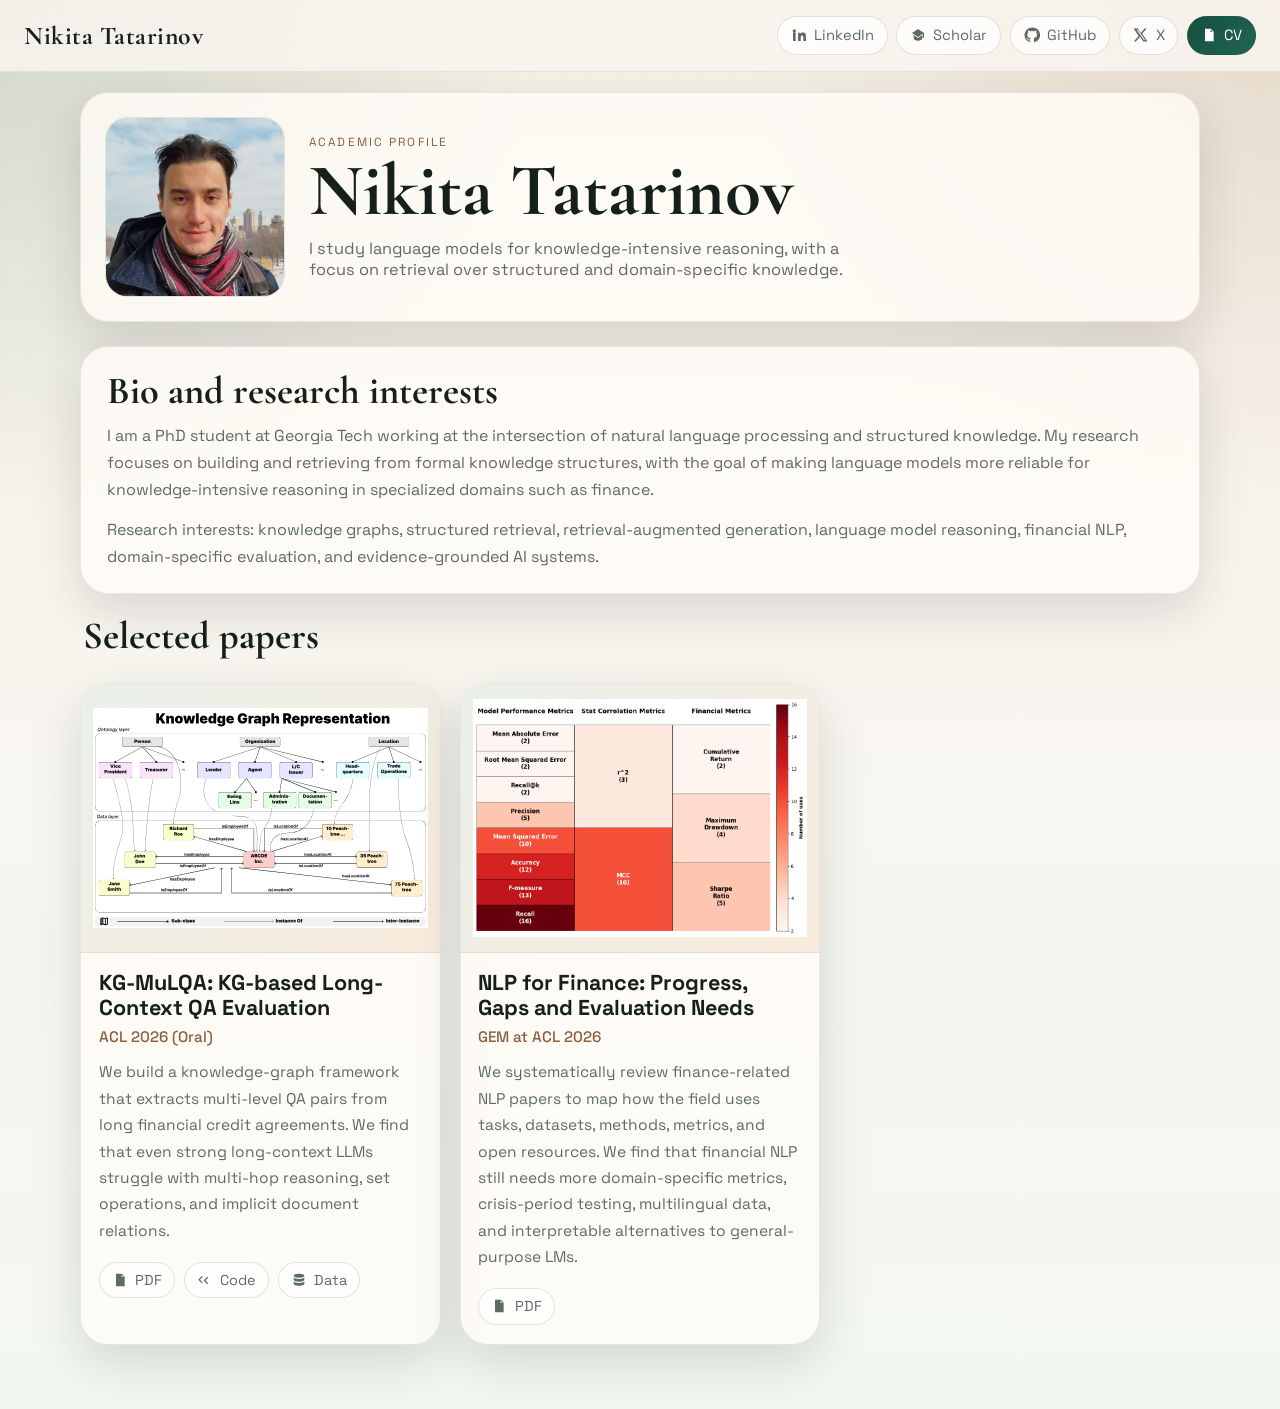
==== index.html @ f9107f23 "Everything but CV is ready." ====
<!doctype html>
<html lang="en">
  <head>
    <meta charset="utf-8" />
    <meta name="viewport" content="width=device-width, initial-scale=1" />
    <title>Nikita Tatarinov | Personal Website</title>
    <meta
      name="description"
      content="Personal professional website with profile, bio, research interests, and papers."
    />
    <!-- Open Graph tags for social sharing -->
    <meta property="og:title" content="Nikita Tatarinov | Personal Website" />
    <meta
      property="og:description"
      content="Personal professional website with profile, bio, research interests, and papers."
    />
    <meta property="og:type" content="website" />
    <meta property="og:image" content="assets/portrait_cropped.jpg" />
    <!-- Canonical URL - update to your actual deployed URL -->
    <meta
      name="canonical"
      content="https://your-username.github.io/personal_website/"
    />
    <link rel="preconnect" href="https://fonts.googleapis.com" />
    <link rel="preconnect" href="https://fonts.gstatic.com" crossorigin />
    <link
      href="https://fonts.googleapis.com/css2?family=Cormorant+Garamond:wght@600;700&family=Space+Grotesk:wght@400;500;700&display=swap"
      rel="stylesheet"
    />
    <link rel="stylesheet" href="styles.css" />
  </head>
  <body>
    <header class="site-header">
      <a class="brand" href="#top">Nikita Tatarinov</a>

      <nav class="social-nav" aria-label="External links">
        <a class="icon-button" href="https://www.linkedin.com/in/ntatarinov/" target="_blank" rel="noreferrer" aria-label="LinkedIn">
          <svg viewBox="0 0 24 24" aria-hidden="true"><path d="M4.98 3.5a2.48 2.48 0 1 0 0 4.96 2.48 2.48 0 0 0 0-4.96ZM3 8.75h3.96V21H3V8.75Zm7.04 0h3.8v1.68h.05c.53-1 1.83-2.05 3.77-2.05 4.03 0 4.78 2.65 4.78 6.1V21h-3.96v-5.46c0-1.3-.02-2.97-1.8-2.97-1.8 0-2.07 1.4-2.07 2.88V21h-3.97V8.75Z"/></svg>
          <span>LinkedIn</span>
        </a>
        <a class="icon-button" href="https://scholar.google.com/citations?user=iLUID6YAAAAJ&hl=ens" target="_blank" rel="noreferrer" aria-label="Google Scholar">
          <svg viewBox="0 0 24 24" aria-hidden="true"><path d="M12 3 3 9l9 6 7.2-4.8V16h1.8V9L12 3Zm0 13.5L5.5 12V17c0 1.9 2.9 3.5 6.5 3.5s6.5-1.6 6.5-3.5v-5L12 16.5Z"/></svg>
          <span>Scholar</span>
        </a>
        <a class="icon-button" href="https://github.com/Nikita-A-Tatarinov" target="_blank" rel="noreferrer" aria-label="GitHub">
          <svg viewBox="0 0 24 24" aria-hidden="true"><path d="M12 .75a11.25 11.25 0 0 0-3.56 21.92c.56.1.77-.24.77-.54v-2.02c-3.14.68-3.8-1.33-3.8-1.33-.52-1.33-1.28-1.7-1.28-1.7-1.05-.72.08-.71.08-.71 1.16.08 1.77 1.2 1.77 1.2 1.03 1.77 2.7 1.26 3.36.97.1-.74.4-1.26.73-1.55-2.5-.29-5.12-1.25-5.12-5.56 0-1.23.44-2.24 1.17-3.03-.12-.29-.51-1.45.11-3.02 0 0 .95-.31 3.12 1.16a10.84 10.84 0 0 1 5.68 0c2.17-1.47 3.12-1.16 3.12-1.16.62 1.57.23 2.73.11 3.02.73.79 1.17 1.8 1.17 3.03 0 4.32-2.63 5.27-5.14 5.55.41.36.77 1.06.77 2.14v3.17c0 .31.2.65.78.54A11.25 11.25 0 0 0 12 .75Z"/></svg>
          <span>GitHub</span>
        </a>
        <a class="icon-button" href="https://x.com/Nik_A_Tatarinov" target="_blank" rel="noreferrer" aria-label="X">
          <svg viewBox="0 0 24 24" aria-hidden="true"><path d="m18.9 2.25h3.1l-6.78 7.76 7.98 11.74h-6.25l-4.91-7.2-6.29 7.2H2.65l7.31-8.37L2.31 2.25h6.41l4.45 6.57 5.73-6.57Zm-1.09 17.42h1.72L8.77 4.02H6.93l10.88 15.65Z"/></svg>
          <span>X</span>
        </a>
        <a class="icon-button primary" href="assets/cv-placeholder.pdf" target="_blank" rel="noreferrer" aria-label="CV">
          <svg viewBox="0 0 24 24" aria-hidden="true"><path d="M6 2.75h8.5L19 7.25V21.25H6V2.75Zm8.25 1.8V7.5h2.95l-2.95-2.95ZM8.5 11.5h7v1.8h-7v-1.8Zm0 3.95h7v1.8h-7v-1.8Zm0-7.9h3.9v1.8H8.5V7.55Z"/></svg>
          <span>CV</span>
        </a>
      </nav>
    </header>

    <main id="top" class="page-shell">
      <section class="hero panel">
        <img
          class="portrait"
          src="assets/portrait_cropped.jpg"
          alt="Portrait placeholder"
        />

        <div class="hero-copy">
          <p class="eyebrow">Academic profile</p>
          <h1>Nikita Tatarinov</h1>
          <p class="subtitle">I study language models for knowledge-intensive reasoning, with a focus on retrieval over structured and domain-specific knowledge.</p>
        </div>
      </section>

      <section class="panel bio-section" aria-labelledby="bio-heading">
        <h2 id="bio-heading">Bio and research interests</h2>
        <p>
          I am a PhD student at Georgia Tech working at the intersection of natural language processing and structured knowledge. My research focuses on building and retrieving from formal knowledge structures, with the goal of making language models more reliable for knowledge-intensive reasoning in specialized domains such as finance.
        </p>
        <p>
          Research interests: knowledge graphs, structured retrieval, retrieval-augmented generation, language model reasoning, financial NLP, domain-specific evaluation, and evidence-grounded AI systems.
        </p>
      </section>

      <section class="papers-section" aria-labelledby="papers-heading">
        <div class="section-head">
          <h2 id="papers-heading">Selected papers</h2>
        </div>

        <div class="papers-grid">
          <article class="paper-card panel">
            <img
              class="paper-image"
              src="assets/KG-MuLQA.svg"
              alt="Paper placeholder image"
            />
            <div class="paper-body">
              <h3>KG-MuLQA: KG-based Long-Context QA Evaluation</h3>
              <p class="paper-venue">ACL 2026 (Oral)</p>
              <p class="paper-abstract">
                We build a knowledge-graph framework that extracts multi-level QA pairs from long financial credit agreements. We find that even strong long-context LLMs struggle with multi-hop reasoning, set operations, and implicit document relations.
              </p>
              <div class="paper-links" aria-label="Paper resources">
                <a class="chip-link" href="https://arxiv.org/abs/2505.12495" aria-label="PDF"><svg viewBox="0 0 24 24" aria-hidden="true"><path d="M6 2.75h8.5L19 7.25V21.25H6V2.75Zm8.25 1.8V7.5h2.95l-2.95-2.95ZM8.5 11.5h7v1.8h-7v-1.8Zm0 3.95h7v1.8h-7v-1.8Zm0-7.9h3.9v1.8H8.5V7.55Z"/></svg><span>PDF</span></a>
                <a class="chip-link" href="https://github.com/gtfintechlab/KG-MuLQA" aria-label="Code"><svg viewBox="0 0 24 24" aria-hidden="true"><path d="m8.6 7.3-4.2 4.2 4.2 4.2L7.3 17l-5.5-5.5 5.5-5.5L8.6 7.3Zm6.8 0 1.3 1.3-4.2 4.2 4.2 4.2-1.3 1.3-5.5-5.5 5.5-5.5Z"/></svg><span>Code</span></a>
                <a class="chip-link" href="https://huggingface.co/datasets/gtfintechlab/KG-MuLQA-D" aria-label="Data"><svg viewBox="0 0 24 24" aria-hidden="true"><path d="M12 2.5c4.42 0 8 1.35 8 3s-3.58 3-8 3-8-1.35-8-3 3.58-3 8-3Zm-8 5v4c0 1.65 3.58 3 8 3s8-1.35 8-3v-4c0 1.65-3.58 3-8 3s-8-1.35-8-3Zm0 6v4c0 1.65 3.58 3 8 3s8-1.35 8-3v-4c0 1.65-3.58 3-8 3s-8-1.35-8-3Z"/></svg><span>Data</span></a>
                <!-- <a class="chip-link" href="#" aria-label="Video"><svg viewBox="0 0 24 24" aria-hidden="true"><path d="M4.75 6.5h11.5c1.24 0 2.25 1.01 2.25 2.25v1.5l3.25-2.25v8l-3.25-2.25v1.5c0 1.24-1.01 2.25-2.25 2.25H4.75A2.25 2.25 0 0 1 2.5 15.25v-6.5A2.25 2.25 0 0 1 4.75 6.5Zm0 2v6.5h11.5v-6.5H4.75Z"/></svg><span>Video</span></a> -->
              </div>
            </div>
          </article>

          <article class="paper-card panel">
            <img class="paper-image" src="assets/Survey.png" alt="Paper placeholder image" />
            <div class="paper-body">
              <h3>NLP for Finance: Progress, Gaps and Evaluation Needs</h3>
              <p class="paper-venue">GEM at ACL 2026</p>
              <p class="paper-abstract">
                We systematically review finance-related NLP papers to map how the field uses tasks, datasets, methods, metrics, and open resources. We find that financial NLP still needs more domain-specific metrics, crisis-period testing, multilingual data, and interpretable alternatives to general-purpose LMs.
              </p>
              <div class="paper-links" aria-label="Paper resources">
                <a class="chip-link" href="https://arxiv.org/abs/2504.07274"><svg viewBox="0 0 24 24" aria-hidden="true"><path d="M6 2.75h8.5L19 7.25V21.25H6V2.75Zm8.25 1.8V7.5h2.95l-2.95-2.95ZM8.5 11.5h7v1.8h-7v-1.8Zm0 3.95h7v1.8h-7v-1.8Zm0-7.9h3.9v1.8H8.5V7.55Z"/></svg><span>PDF</span></a>
                <!-- <a class="chip-link" href="#"><svg viewBox="0 0 24 24" aria-hidden="true"><path d="M5 3.5h14v17H5v-17Zm2 2v13h10v-13H7Zm1.5 1.5h3v3h-3v-3Zm0 4.5h6v1.5h-6V11.5Zm0 3h6V16h-6v-1.5Z"/></svg><span>Poster</span></a> -->
              </div>
            </div>
          </article>

        </div>
      </section>
    </main>
  </body>
</html>
---- styles.css ----
:root {
  color-scheme: light;
  --bg: #f5efe4;
  --bg-2: #e7f0ea;
  --panel: rgba(255, 252, 247, 0.82);
  --panel-border: rgba(38, 48, 41, 0.1);
  --text: #15201a;
  --muted: #5d6b63;
  --accent: #164e3f;
  --accent-2: #8b5e3c;
  --shadow: 0 18px 50px rgba(18, 27, 22, 0.14);
}

* {
  box-sizing: border-box;
}

html {
  scroll-behavior: smooth;
}

body {
  margin: 0;
  min-height: 100vh;
  font-family: "Space Grotesk", system-ui, sans-serif;
  color: var(--text);
  background:
    radial-gradient(circle at top left, rgba(24, 85, 66, 0.16), transparent 28%),
    radial-gradient(circle at top right, rgba(139, 94, 60, 0.15), transparent 28%),
    linear-gradient(180deg, var(--bg) 0%, #f8f5ee 42%, #f3f7f2 100%);
  padding-top: 5.75rem;
}

body::before {
  content: "";
  position: fixed;
  inset: 0;
  pointer-events: none;
  background-image: linear-gradient(rgba(21, 32, 26, 0.03) 1px, transparent 1px),
    linear-gradient(90deg, rgba(21, 32, 26, 0.03) 1px, transparent 1px);
  background-size: 28px 28px;
  mask-image: linear-gradient(180deg, rgba(0, 0, 0, 0.18), transparent 70%);
}

img {
  display: block;
  max-width: 100%;
}

a {
  color: inherit;
  text-decoration: none;
}

.site-header {
  position: fixed;
  inset: 0 0 auto;
  z-index: 50;
  display: flex;
  align-items: center;
  justify-content: space-between;
  gap: 1rem;
  padding: 1rem 1.5rem;
  backdrop-filter: blur(16px);
  background: rgba(249, 246, 239, 0.82);
  border-bottom: 1px solid rgba(21, 32, 26, 0.08);
}

.brand {
  font-family: "Cormorant Garamond", Georgia, serif;
  font-size: 1.6rem;
  font-weight: 700;
  letter-spacing: 0.02em;
  white-space: nowrap;
}

.social-nav {
  display: flex;
  flex-wrap: wrap;
  justify-content: flex-end;
  gap: 0.55rem;
}

.icon-button,
.chip-link {
  display: inline-flex;
  align-items: center;
  gap: 0.45rem;
  border: 1px solid rgba(21, 32, 26, 0.12);
  background: rgba(255, 255, 255, 0.72);
  transition: transform 160ms ease, border-color 160ms ease, background-color 160ms ease, box-shadow 160ms ease;
}

.icon-button {
  padding: 0.58rem 0.8rem;
  border-radius: 999px;
  font-size: 0.92rem;
  color: var(--muted);
}

.icon-button svg,
.chip-link svg {
  width: 1rem;
  height: 1rem;
  fill: currentColor;
  flex: 0 0 auto;
}

.icon-button.primary {
  color: #fff;
  background: linear-gradient(135deg, var(--accent), #206651);
  border-color: transparent;
}

.icon-button:hover,
.icon-button:focus-visible,
.chip-link:hover,
.chip-link:focus-visible {
  transform: translateY(-1px);
  border-color: rgba(21, 32, 26, 0.22);
  background: rgba(255, 255, 255, 0.92);
  box-shadow: 0 10px 24px rgba(21, 32, 26, 0.12);
  outline: none;
}

.icon-button.primary:hover,
.icon-button.primary:focus-visible {
  background: linear-gradient(135deg, #1c624e, #2d735f);
}

.page-shell {
  width: min(1120px, calc(100% - 2rem));
  margin: 0 auto 4rem;
}

.panel {
  border: 1px solid var(--panel-border);
  border-radius: 28px;
  background: var(--panel);
  box-shadow: var(--shadow);
  backdrop-filter: blur(10px);
}

.hero {
  display: grid;
  grid-template-columns: 180px minmax(0, 1fr);
  gap: 1.5rem;
  align-items: center;
  padding: 1.5rem;
  margin-bottom: 1.5rem;
}

.portrait {
  width: 180px;
  aspect-ratio: 1 / 1;
  object-fit: cover;
  border-radius: 22px;
  border: 1px solid rgba(21, 32, 26, 0.1);
}

.eyebrow {
  margin: 0 0 0.4rem;
  color: var(--accent-2);
  text-transform: uppercase;
  letter-spacing: 0.18em;
  font-size: 0.74rem;
}

.hero-copy h1,
.bio-section h2,
.section-head h2 {
  margin: 0;
  font-family: "Cormorant Garamond", Georgia, serif;
  font-weight: 700;
  line-height: 0.95;
}

.hero-copy h1 {
  font-size: clamp(2.6rem, 6vw, 4.6rem);
}

.subtitle {
  max-width: 55ch;
  margin: 0.75rem 0 0;
  color: var(--muted);
  font-size: 1.02rem;
}

.bio-section,
.papers-section {
  margin-top: 1.5rem;
}

.bio-section {
  padding: 1.6rem 1.6rem 1.4rem;
}

.bio-section h2,
.section-head h2 {
  font-size: clamp(1.9rem, 3vw, 2.7rem);
  margin-bottom: 0.8rem;
}

.bio-section p,
.section-head p,
.paper-abstract {
  margin: 0;
  color: var(--muted);
  line-height: 1.7;
}

.bio-section p + p {
  margin-top: 0.8rem;
}

.section-head {
  padding: 0 0.2rem 1rem;
}

.papers-grid {
  display: grid;
  grid-template-columns: repeat(3, minmax(0, 1fr));
  gap: 1.2rem;
}

.paper-card {
  overflow: hidden;
}

.paper-image {
  width: 100%;
  aspect-ratio: 4 / 3;
  object-fit: contain;
  object-position: center;
  background: linear-gradient(135deg, rgba(232, 239, 233, 0.95), rgba(247, 234, 220, 0.95));
  padding: 0.75rem;
  border-bottom: 1px solid rgba(21, 32, 26, 0.08);
}

.paper-body {
  padding: 1.1rem 1.1rem 1.2rem;
}

.paper-body h3 {
  margin: 0;
  font-size: 1.35rem;
  line-height: 1.15;
}

.paper-venue {
  margin: 0.4rem 0 0.85rem;
  color: var(--accent-2);
  font-size: 0.95rem;
  font-weight: 500;
}

.paper-abstract {
  font-size: 0.97rem;
}

.paper-links {
  display: flex;
  flex-wrap: wrap;
  gap: 0.55rem;
  margin-top: 1.1rem;
}

.chip-link {
  padding: 0.52rem 0.75rem;
  border-radius: 999px;
  color: var(--muted);
  font-size: 0.9rem;
}

@media (max-width: 980px) {
  .papers-grid {
    grid-template-columns: repeat(2, minmax(0, 1fr));
  }
}

@media (max-width: 760px) {
  body {
    padding-top: 7.25rem;
  }

  .site-header {
    align-items: flex-start;
    flex-direction: column;
  }

  .social-nav {
    justify-content: flex-start;
  }

  .hero {
    grid-template-columns: 1fr;
    justify-items: start;
  }

  .portrait {
    width: 150px;
  }

  .papers-grid {
    grid-template-columns: 1fr;
  }
}
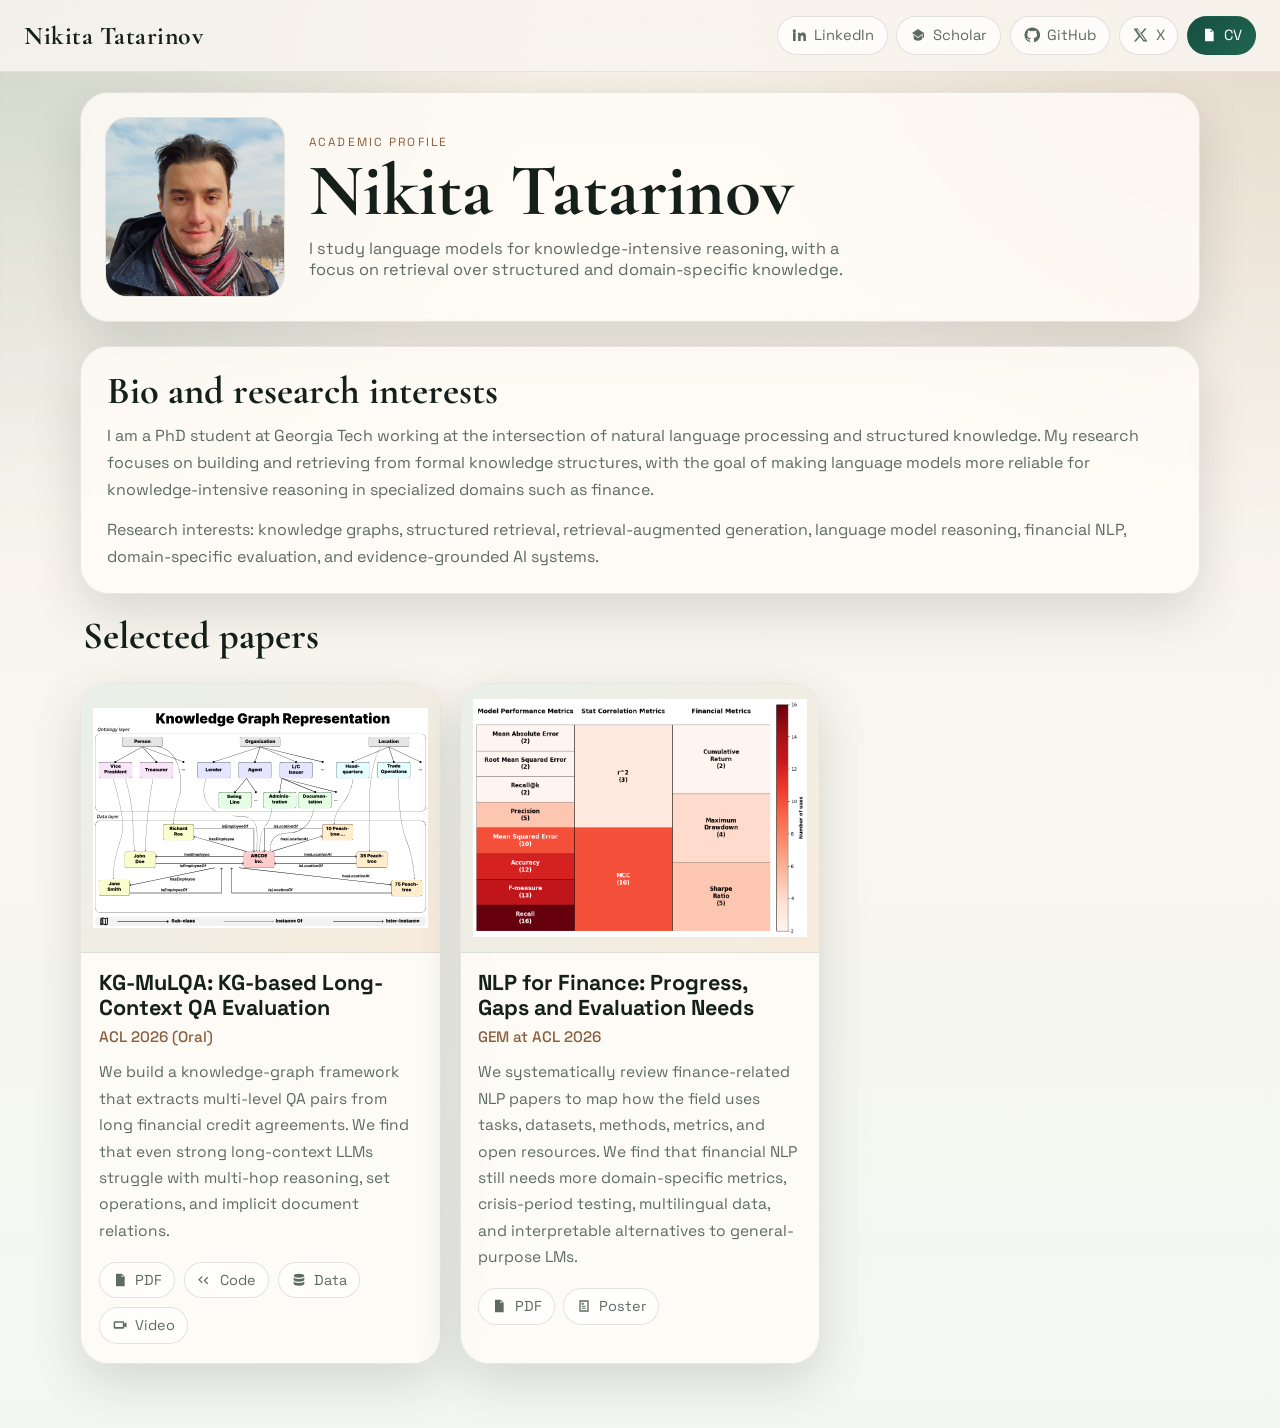
==== commit 7bb3da54: "Added a video for KG-MuLQA and a poster for the survey paper. Updated CV." ====
--- a/index.html
+++ b/index.html
@@ -3,24 +3,39 @@
   <head>
     <meta charset="utf-8" />
     <meta name="viewport" content="width=device-width, initial-scale=1" />
-    <title>Nikita Tatarinov | Personal Website</title>
+    <title>Nikita Tatarinov | ML PhD Student at Georgia Tech</title>
     <meta
       name="description"
-      content="Personal professional website with profile, bio, research interests, and papers."
+      content="Nikita Tatarinov is a PhD student at Georgia Tech working on natural language processing, structured knowledge, knowledge graphs, retrieval, and financial NLP."
     />
     <!-- Open Graph tags for social sharing -->
-    <meta property="og:title" content="Nikita Tatarinov | Personal Website" />
+    <meta property="og:title" content="Nikita Tatarinov | ML PhD Student at Georgia Tech" />
     <meta
       property="og:description"
-      content="Personal professional website with profile, bio, research interests, and papers."
+      content="Nikita Tatarinov is a PhD student at Georgia Tech working on natural language processing, structured knowledge, knowledge graphs, retrieval, and financial NLP."
     />
     <meta property="og:type" content="website" />
     <meta property="og:image" content="assets/portrait_cropped.jpg" />
-    <!-- Canonical URL - update to your actual deployed URL -->
-    <meta
-      name="canonical"
-      content="https://your-username.github.io/personal_website/"
-    />
+    <link rel="canonical" href="https://nikita-a-tatarinov.github.io/personal_website/" />
+    <script type="application/ld+json">
+    {
+      "@context": "https://schema.org",
+      "@type": "Person",
+      "name": "Nikita Tatarinov",
+      "url": "https://nikita-a-tatarinov.github.io/personal_website/",
+      "jobTitle": "ML PhD Student",
+      "affiliation": {
+        "@type": "CollegeOrUniversity",
+        "name": "Georgia Institute of Technology"
+      },
+      "sameAs": [
+        "https://www.linkedin.com/in/ntatarinov/",
+        "https://scholar.google.com/citations?user=iLUID6YAAAAJ&hl=en",
+        "https://github.com/Nikita-A-Tatarinov",
+        "https://x.com/Nik_A_Tatarinov"
+      ]
+    }
+    </script>
     <link rel="preconnect" href="https://fonts.googleapis.com" />
     <link rel="preconnect" href="https://fonts.gstatic.com" crossorigin />
     <link
@@ -38,7 +53,7 @@
           <svg viewBox="0 0 24 24" aria-hidden="true"><path d="M4.98 3.5a2.48 2.48 0 1 0 0 4.96 2.48 2.48 0 0 0 0-4.96ZM3 8.75h3.96V21H3V8.75Zm7.04 0h3.8v1.68h.05c.53-1 1.83-2.05 3.77-2.05 4.03 0 4.78 2.65 4.78 6.1V21h-3.96v-5.46c0-1.3-.02-2.97-1.8-2.97-1.8 0-2.07 1.4-2.07 2.88V21h-3.97V8.75Z"/></svg>
           <span>LinkedIn</span>
         </a>
-        <a class="icon-button" href="https://scholar.google.com/citations?user=iLUID6YAAAAJ&hl=ens" target="_blank" rel="noreferrer" aria-label="Google Scholar">
+        <a class="icon-button" href="https://scholar.google.com/citations?user=iLUID6YAAAAJ&hl=en" target="_blank" rel="noreferrer" aria-label="Google Scholar">
           <svg viewBox="0 0 24 24" aria-hidden="true"><path d="M12 3 3 9l9 6 7.2-4.8V16h1.8V9L12 3Zm0 13.5L5.5 12V17c0 1.9 2.9 3.5 6.5 3.5s6.5-1.6 6.5-3.5v-5L12 16.5Z"/></svg>
           <span>Scholar</span>
         </a>
@@ -50,7 +65,7 @@
           <svg viewBox="0 0 24 24" aria-hidden="true"><path d="m18.9 2.25h3.1l-6.78 7.76 7.98 11.74h-6.25l-4.91-7.2-6.29 7.2H2.65l7.31-8.37L2.31 2.25h6.41l4.45 6.57 5.73-6.57Zm-1.09 17.42h1.72L8.77 4.02H6.93l10.88 15.65Z"/></svg>
           <span>X</span>
         </a>
-        <a class="icon-button primary" href="assets/cv-placeholder.pdf" target="_blank" rel="noreferrer" aria-label="CV">
+        <a class="icon-button primary" href="assets/CV.pdf" target="_blank" rel="noreferrer" aria-label="CV">
           <svg viewBox="0 0 24 24" aria-hidden="true"><path d="M6 2.75h8.5L19 7.25V21.25H6V2.75Zm8.25 1.8V7.5h2.95l-2.95-2.95ZM8.5 11.5h7v1.8h-7v-1.8Zm0 3.95h7v1.8h-7v-1.8Zm0-7.9h3.9v1.8H8.5V7.55Z"/></svg>
           <span>CV</span>
         </a>
@@ -101,10 +116,10 @@
                 We build a knowledge-graph framework that extracts multi-level QA pairs from long financial credit agreements. We find that even strong long-context LLMs struggle with multi-hop reasoning, set operations, and implicit document relations.
               </p>
               <div class="paper-links" aria-label="Paper resources">
-                <a class="chip-link" href="https://arxiv.org/abs/2505.12495" aria-label="PDF"><svg viewBox="0 0 24 24" aria-hidden="true"><path d="M6 2.75h8.5L19 7.25V21.25H6V2.75Zm8.25 1.8V7.5h2.95l-2.95-2.95ZM8.5 11.5h7v1.8h-7v-1.8Zm0 3.95h7v1.8h-7v-1.8Zm0-7.9h3.9v1.8H8.5V7.55Z"/></svg><span>PDF</span></a>
+                <a class="chip-link" href="https://aclanthology.org/2026.acl-long.151/" aria-label="PDF"><svg viewBox="0 0 24 24" aria-hidden="true"><path d="M6 2.75h8.5L19 7.25V21.25H6V2.75Zm8.25 1.8V7.5h2.95l-2.95-2.95ZM8.5 11.5h7v1.8h-7v-1.8Zm0 3.95h7v1.8h-7v-1.8Zm0-7.9h3.9v1.8H8.5V7.55Z"/></svg><span>PDF</span></a>
                 <a class="chip-link" href="https://github.com/gtfintechlab/KG-MuLQA" aria-label="Code"><svg viewBox="0 0 24 24" aria-hidden="true"><path d="m8.6 7.3-4.2 4.2 4.2 4.2L7.3 17l-5.5-5.5 5.5-5.5L8.6 7.3Zm6.8 0 1.3 1.3-4.2 4.2 4.2 4.2-1.3 1.3-5.5-5.5 5.5-5.5Z"/></svg><span>Code</span></a>
                 <a class="chip-link" href="https://huggingface.co/datasets/gtfintechlab/KG-MuLQA-D" aria-label="Data"><svg viewBox="0 0 24 24" aria-hidden="true"><path d="M12 2.5c4.42 0 8 1.35 8 3s-3.58 3-8 3-8-1.35-8-3 3.58-3 8-3Zm-8 5v4c0 1.65 3.58 3 8 3s8-1.35 8-3v-4c0 1.65-3.58 3-8 3s-8-1.35-8-3Zm0 6v4c0 1.65 3.58 3 8 3s8-1.35 8-3v-4c0 1.65-3.58 3-8 3s-8-1.35-8-3Z"/></svg><span>Data</span></a>
-                <!-- <a class="chip-link" href="#" aria-label="Video"><svg viewBox="0 0 24 24" aria-hidden="true"><path d="M4.75 6.5h11.5c1.24 0 2.25 1.01 2.25 2.25v1.5l3.25-2.25v8l-3.25-2.25v1.5c0 1.24-1.01 2.25-2.25 2.25H4.75A2.25 2.25 0 0 1 2.5 15.25v-6.5A2.25 2.25 0 0 1 4.75 6.5Zm0 2v6.5h11.5v-6.5H4.75Z"/></svg><span>Video</span></a> -->
+                <a class="chip-link" href="https://youtu.be/va_tjSZAq1k" aria-label="Video"><svg viewBox="0 0 24 24" aria-hidden="true"><path d="M4.75 6.5h11.5c1.24 0 2.25 1.01 2.25 2.25v1.5l3.25-2.25v8l-3.25-2.25v1.5c0 1.24-1.01 2.25-2.25 2.25H4.75A2.25 2.25 0 0 1 2.5 15.25v-6.5A2.25 2.25 0 0 1 4.75 6.5Zm0 2v6.5h11.5v-6.5H4.75Z"/></svg><span>Video</span></a>
               </div>
             </div>
           </article>
@@ -118,8 +133,8 @@
                 We systematically review finance-related NLP papers to map how the field uses tasks, datasets, methods, metrics, and open resources. We find that financial NLP still needs more domain-specific metrics, crisis-period testing, multilingual data, and interpretable alternatives to general-purpose LMs.
               </p>
               <div class="paper-links" aria-label="Paper resources">
-                <a class="chip-link" href="https://arxiv.org/abs/2504.07274"><svg viewBox="0 0 24 24" aria-hidden="true"><path d="M6 2.75h8.5L19 7.25V21.25H6V2.75Zm8.25 1.8V7.5h2.95l-2.95-2.95ZM8.5 11.5h7v1.8h-7v-1.8Zm0 3.95h7v1.8h-7v-1.8Zm0-7.9h3.9v1.8H8.5V7.55Z"/></svg><span>PDF</span></a>
-                <!-- <a class="chip-link" href="#"><svg viewBox="0 0 24 24" aria-hidden="true"><path d="M5 3.5h14v17H5v-17Zm2 2v13h10v-13H7Zm1.5 1.5h3v3h-3v-3Zm0 4.5h6v1.5h-6V11.5Zm0 3h6V16h-6v-1.5Z"/></svg><span>Poster</span></a> -->
+                <a class="chip-link" href="https://aclanthology.org/2026.gem-main.65/"><svg viewBox="0 0 24 24" aria-hidden="true"><path d="M6 2.75h8.5L19 7.25V21.25H6V2.75Zm8.25 1.8V7.5h2.95l-2.95-2.95ZM8.5 11.5h7v1.8h-7v-1.8Zm0 3.95h7v1.8h-7v-1.8Zm0-7.9h3.9v1.8H8.5V7.55Z"/></svg><span>PDF</span></a>
+                <a class="chip-link" href="assets/Survey_Poster_GEM.pdf" target="_blank" rel="noreferrer" aria-label="Poster"><svg viewBox="0 0 24 24" aria-hidden="true"><path d="M5 3.5h14v17H5v-17Zm2 2v13h10v-13H7Zm1.5 1.5h3v3h-3v-3Zm0 4.5h6v1.5h-6V11.5Zm0 3h6V16h-6v-1.5Z"/></svg><span>Poster</span></a>
               </div>
             </div>
           </article>
